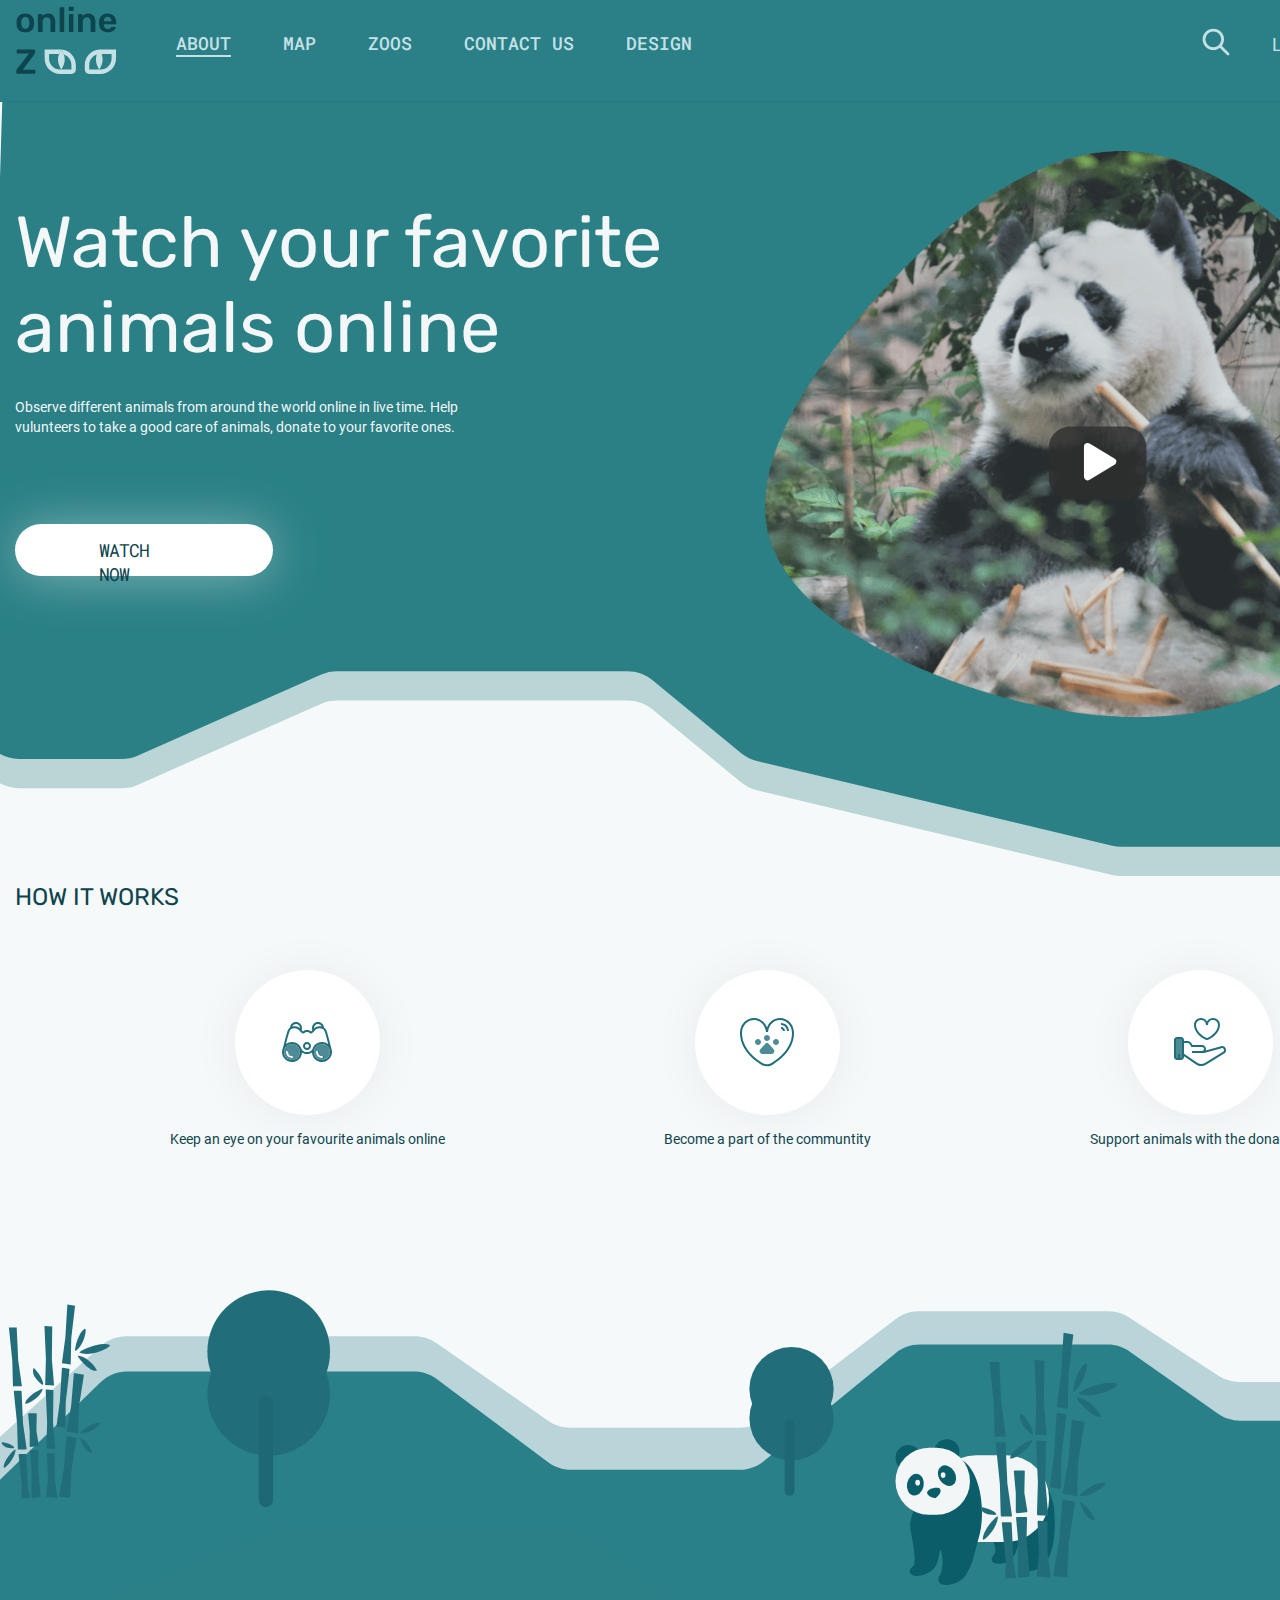
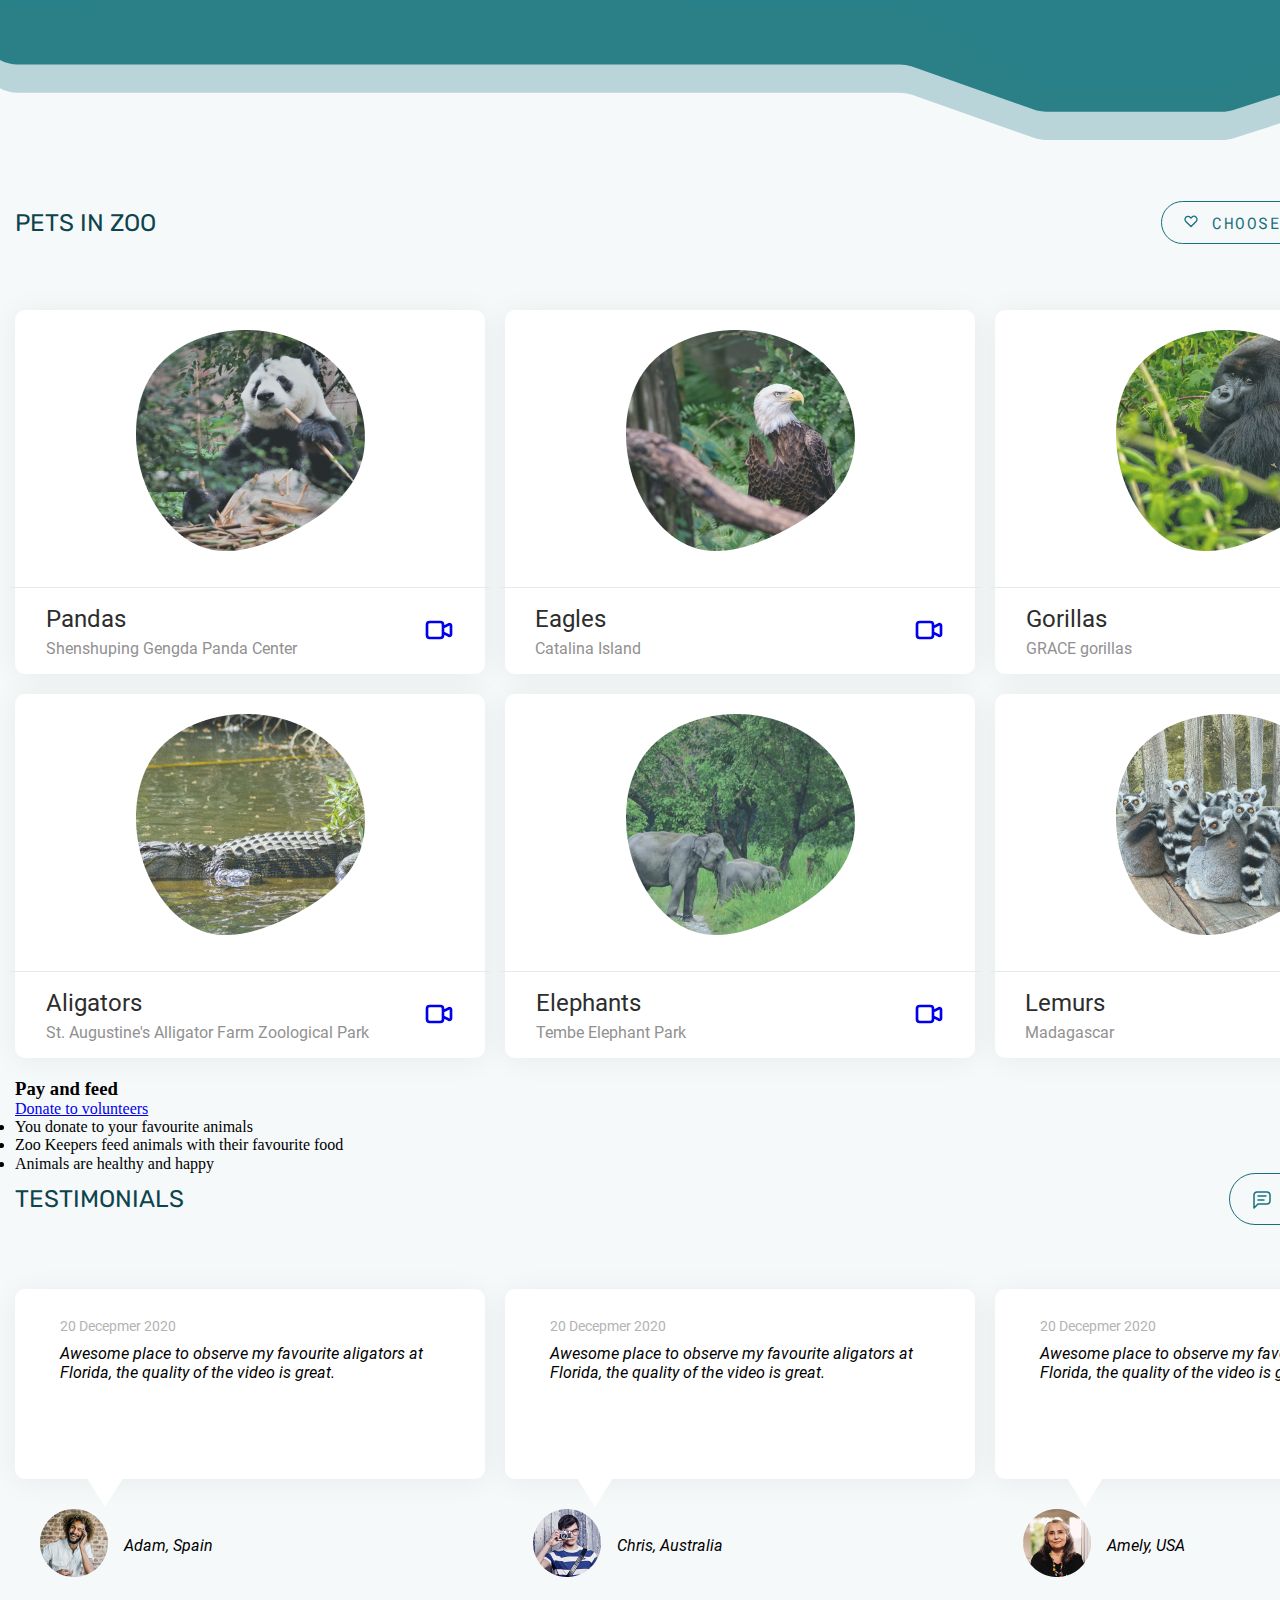
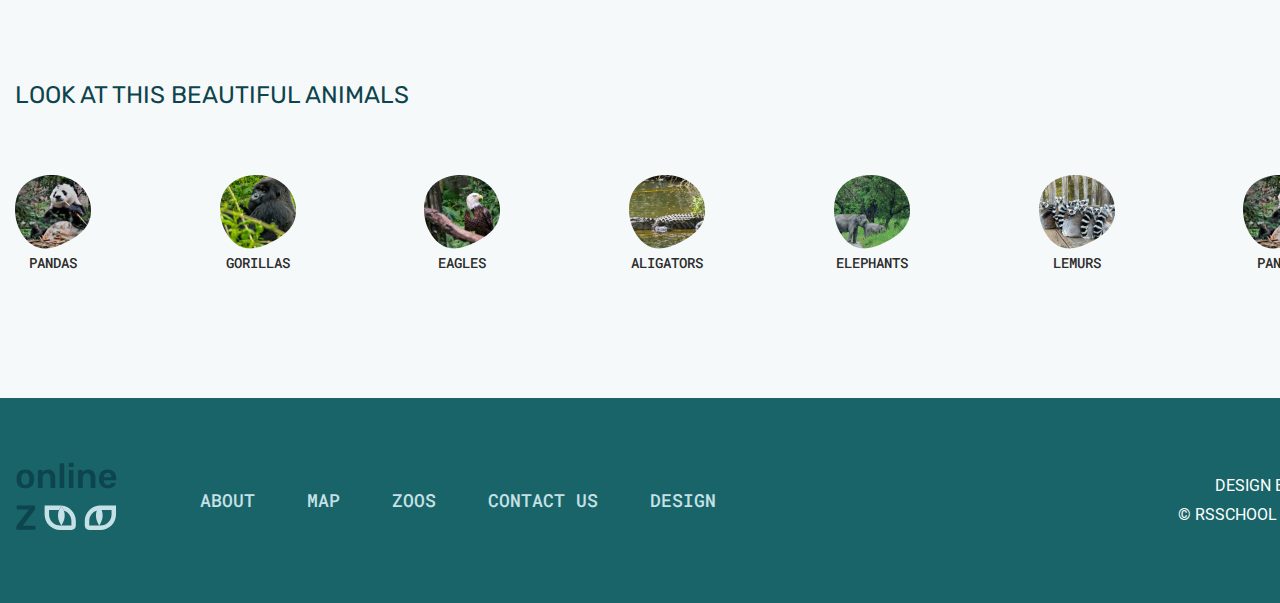
==== index.html @ 346509ae "add: all files" ====
<!DOCTYPE html>
<html lang="en">

<head>
    <meta charset="UTF-8">
    <meta http-equiv="X-UA-Compatible" content="IE=edge">
    <meta name="viewport" content="width=device-width, initial-scale=1.0">
    <title>Zoo</title>
    <link rel="stylesheet" href="https://cdnjs.cloudflare.com/ajax/libs/font-awesome/5.15.3/css/all.min.css"
        integrity="sha512-iBBXm8fW90+nuLcSKlbmrPcLa0OT92xO1BIsZ+ywDWZCvqsWgccV3gFoRBv0z+8dLJgyAHIhR35VZc2oM/gI1w=="
        crossorigin="anonymous" referrerpolicy="no-referrer" />
    <link rel="stylesheet" href="./css/normalize.css">
    <link rel="stylesheet" href="./css/fonts.css">
    <link rel="stylesheet" href="./css/main.css">
</head>

<body>

    <header class="header">
        <div class="container">
            <nav class="header__nav">
                <a class="header__link" href="#">
                    <img src="./images/logo.svg" width="108" height="84" alt="logo">
                </a>
                <label for="x">
                    <span class=" header__bar fas fa-bars fa-2x"></span>
                </label>
                <input id="x" class="header__checkbox" type="checkbox">
                <ul class="header__list">
                    <li class="header__list--item"><a class="header__list--link" href="#">about</a></li>
                    <li class="header__list--item"><a class="header__list--link" href="#">map</a></li>
                    <li class="header__list--item"><a class="header__list--link" href="#">zoos</a></li>
                    <li class="header__list--item"><a class="header__list--link" href="contact.html">contact us</a></li>
                    <li class="header__list--item"><a class="header__list--link" href="#">design</a></li>
                </ul>
                <img class="header__contact" src="./images/contact.svg" width="56" height="56" alt="imgcontact ">
                <ul class="header__menu">
                    <li class="header__menu--item"><a class="header__menu--link" href="#">
                            <img src="./images/lupa.svg" width="32" height="32" alt="lupa">
                        </a></li>
                    <li class="header__menu--item"><a class="header__menu--link" href="login.html">Log in</a></li>
                    <li class="header__menu--item"><a class="header__menu--link" href="create.html">Sign up</a></li>
                </ul>
            </nav>
        </div>
    </header>

    <main>
        <section class="section-1">
            <div class="container">
                <div class="section-1__box">
                    <h1 class="section-1__title">Watch your favorite animals online</h1>
                    <p class="section-1__text">Observe different animals from around the world online in live time. Help
                        vulunteers to take a good care of animals, donate to your favorite ones.</p>
                    <a class="section-1__link" href="#">Watch now</a>

                </div>

                <div class="picture">
                    <a href="#" class="picture__btn">
                        <img class="picture__btn--img" src="./images/youtube.svg" width="120" height="120" alt="">
                    </a>
                    <img class="picture__img" src="./images/Panda.png"
                        srcset="./images/Panda.png 1x, ./images/Panda@2x.png 2x" width="650" height="566" alt="Panda">
                </div>

            </div>
        </section>

        <section class="section-2">
            <h2 class="section-2__title">Lorem, ipsum.</h2>
            <div class="container">
                <a class="section-2__work" href="#">How it works </a>

                <ul class="section-2__list">
                    <li class="section-2__item first">
                        <p class="section-2__text">Keep an eye on your favourite animals online</p>
                    </li>
                    <li class="section-2__item second">
                        <p class="section-2__text">Become a part of the communtity</p>
                    </li>
                    <li class="section-2__item third">
                        <p class="section-2__text">Support animals with the donations</p>
                    </li>
                </ul>
            </div>
        </section>

        <section class="section-3">
            <div class="container">
                <div class="section-3__content">
                    <h3 class="section-3__title">PETS IN ZOO</h3>
                    <a class="section-3__link" href="#"><svg xmlns="http://www.w3.org/2000/svg" class="h-6 w-6"
                            fill="none" width="18" height="16" viewBox="0 0 24 24" stroke="currentColor">
                            <path stroke-linecap="round" stroke-linejoin="round" stroke-width="2"
                                d="M4.318 6.318a4.5 4.5 0 000 6.364L12 20.364l7.682-7.682a4.5 4.5 0 00-6.364-6.364L12 7.636l-1.318-1.318a4.5 4.5 0 00-6.364 0z" />
                        </svg> CHOOSE YOUR FAVORITE</a>
                </div>
                <div class="section-3__menu-bar">
                    <ul class="section-3__menu">
                        <li class="section-3__item">
                            <picture>
                                <source media="(max-width: 320px)" srcset="./img/panda_mobile3.png">
                                <source media="(max-width: 640px)" srcset="./img/panda_tablet3.png">
                                <img class="section3__picture" src="./images/panda3.png" alt="panda" width="229"
                                    height="221">
                            </picture>
                            <hr class="section-3__line">

                            <div class="section-3__text-box">
                                <div class="section-3__span1">
                                    <h3 class="section-3__text">Pandas</h3>
                                    <p class="section-3__description">Shenshuping Gengda Panda Center</p>
                                </div>
                                <a class="title-box__link" href="#"><svg xmlns="http://www.w3.org/2000/svg" width="32"
                                        height="32" class="h-6 w-6" fill="none" viewBox="0 0 24 24"
                                        stroke="currentColor">
                                        <path stroke-linecap="round" stroke-linejoin="round" stroke-width="2"
                                            d="M15 10l4.553-2.276A1 1 0 0121 8.618v6.764a1 1 0 01-1.447.894L15 14M5 18h8a2 2 0 002-2V8a2 2 0 00-2-2H5a2 2 0 00-2 2v8a2 2 0 002 2z" />
                                    </svg>
                                </a>
                            </div>

                        </li>
                        <li class="section-3__item">
                            <picture>
                                <source media="(max-width: 640px)" srcset="./img/eagle_tablet3.png">
                                <img class="section3__picture" src="./images/eagle3.png" alt="eagle" width="229"
                                    height="221">
                            </picture>
                            <hr class="section-3__line">

                            <div class="section-3__text-box">
                                <div class="section-3__span2">
                                    <h3 class="section-3__text">Eagles</h3>
                                    <p class="section-3__description">Catalina Island</p>
                                </div>
                                <a class="title-box__link" href="#"><svg xmlns="http://www.w3.org/2000/svg" width="32"
                                        height="32" class="h-6 w-6" fill="none" viewBox="0 0 24 24"
                                        stroke="currentColor">
                                        <path stroke-linecap="round" stroke-linejoin="round" stroke-width="2"
                                            d="M15 10l4.553-2.276A1 1 0 0121 8.618v6.764a1 1 0 01-1.447.894L15 14M5 18h8a2 2 0 002-2V8a2 2 0 00-2-2H5a2 2 0 00-2 2v8a2 2 0 002 2z" />
                                    </svg>
                                </a>
                            </div>

                        </li>
                        <li class="section-3__item">
                            <picture>
                                <source media="(max-width: 320px)" srcset="./img/monkey_mobile3.png">
                                <img class="section3__picture" src="./images/monkey3.png" alt="monkey" width="229"
                                    height="221">
                            </picture>
                            <hr class="section-3__line">

                            <div class="section-3__text-box">
                                <div class="section-3__span3">
                                    <h3 class="section-3__text">Gorillas</h3>
                                    <p class="section-3__description">GRACE gorillas</p>
                                </div>
                                <a class="title-box__link" href="#"><svg xmlns="http://www.w3.org/2000/svg" width="32"
                                        height="32" class="h-6 w-6" fill="none" viewBox="0 0 24 24"
                                        stroke="currentColor">
                                        <path stroke-linecap="round" stroke-linejoin="round" stroke-width="2"
                                            d="M15 10l4.553-2.276A1 1 0 0121 8.618v6.764a1 1 0 01-1.447.894L15 14M5 18h8a2 2 0 002-2V8a2 2 0 00-2-2H5a2 2 0 00-2 2v8a2 2 0 002 2z" />
                                    </svg>
                                </a>
                            </div>

                        </li>
                        <li class="section-3__item">
                            <picture>
                                <source media="(max-width: 640px)" srcset="./img/aligators_tablet3_tablet.png">
                                <img class="section3__picture" src="./images/aligators3.png" alt="alligators"
                                    width="229" height="221">
                            </picture>
                            <hr class="section-3__line">

                            <div class="section-3__text-box">
                                <div class="section-3__span4">
                                    <h3 class="section-3__text">Aligators</h3>
                                    <p class="section-3__description">St. Augustine's Alligator Farm Zoological Park</p>
                                </div>
                                <a class="title-box__link" href="#"><svg xmlns="http://www.w3.org/2000/svg" width="32"
                                        height="32" class="h-6 w-6" fill="none" viewBox="0 0 24 24"
                                        stroke="currentColor">
                                        <path stroke-linecap="round" stroke-linejoin="round" stroke-width="2"
                                            d="M15 10l4.553-2.276A1 1 0 0121 8.618v6.764a1 1 0 01-1.447.894L15 14M5 18h8a2 2 0 002-2V8a2 2 0 00-2-2H5a2 2 0 00-2 2v8a2 2 0 002 2z" />
                                    </svg>
                                </a>
                            </div>

                        </li>

                        <li class="section-3__item">
                            <picture>
                                <source media="(max-width: 640px)" srcset="./img/elephant_tablet3.png">
                                <img class="section3__picture" src="./images/elephant3.png" alt="panda" width="229"
                                    height="221">
                            </picture>
                            <hr class="section-3__line">

                            <div class="section-3__text-box">
                                <div class="section-3__span5">
                                    <h3 class="section-3__text">Elephants</h3>
                                    <p class="section-3__description">Tembe Elephant Park</p>
                                </div>
                                <a class="title-box__link" href="#"><svg xmlns="http://www.w3.org/2000/svg" width="32"
                                        height="32" class="h-6 w-6" fill="none" viewBox="0 0 24 24"
                                        stroke="currentColor">
                                        <path stroke-linecap="round" stroke-linejoin="round" stroke-width="2"
                                            d="M15 10l4.553-2.276A1 1 0 0121 8.618v6.764a1 1 0 01-1.447.894L15 14M5 18h8a2 2 0 002-2V8a2 2 0 00-2-2H5a2 2 0 00-2 2v8a2 2 0 002 2z" />
                                    </svg>
                                </a>
                            </div>

                        </li>
                        <li class="section-3__item">
                            <picture>
                                <img class="section3__picture" src="./images/lemurs3.png" alt="lemur" width="229"
                                    height="221">
                            </picture>
                            <hr class="section-3__line">

                            <div class="section-3__text-box">
                                <div class="section-3__span6">
                                    <h3 class="section-3__text">Lemurs</h3>
                                    <p class="section-3__description">Madagascar</p>
                                </div>
                                <a class="title-box__link" href="#"><svg xmlns="http://www.w3.org/2000/svg" width="32"
                                        height="32" class="h-6 w-6" fill="none" viewBox="0 0 24 24"
                                        stroke="currentColor">
                                        <path stroke-linecap="round" stroke-linejoin="round" stroke-width="2"
                                            d="M15 10l4.553-2.276A1 1 0 0121 8.618v6.764a1 1 0 01-1.447.894L15 14M5 18h8a2 2 0 002-2V8a2 2 0 00-2-2H5a2 2 0 00-2 2v8a2 2 0 002 2z" />
                                    </svg>
                                </a>
                            </div>

                        </li>
                    </ul>
                </div>
            </div>
        </section>

        <section>
            <div class="container">
                <h3>Pay and feed</h3>
                <a href="#">Donate to volunteers</a>
                <ul>
                    <li><p>You donate to your favourite animals</p></li>
                    <li><p>Zoo Keepers feed animals with their favourite food</p></li>
                    <li><p>Animals are healthy and happy</p></li>
                </ul>
            </div>
        </section>

        <section class="testimonials">
            <div class="container">
                <div class="testimonials__wrapper">
                    <h3 class="testimonials__title">Testimonials</h3>
                    <a class="testimonials__btn" href="feedbeck.html"><img class="testimonials__icon"
                            src="./images/icon_message.svg" alt="btn message"> Leave feedback</a>
                </div>
                <div class="testimonials__box__wrapper">
                    <div class="testimonials__box one">
                        <span class="testimonials__time">20 Decepmer 2020</span>
                        <h4 class="testimonals__subtitle">Awesome place to observe my favourite aligators at Florida,
                            the quality of the video is great. </h4>
                    </div>
                    <div class="testimonials__box two">
                        <span class="testimonials__time">20 Decepmer 2020</span>
                        <h4 class="testimonals__subtitle">Awesome place to observe my favourite aligators at Florida,
                            the quality of the video is great. </h4>
                    </div>
                    <div class="testimonials__box three">
                        <span class="testimonials__time">20 Decepmer 2020</span>
                        <h4 class="testimonals__subtitle">Awesome place to observe my favourite aligators at Florida,
                            the quality of the video is great. </h4>
                    </div>
                </div>
                <div class="testimonials__humans">
                    <div class="testimonials__humans__wrapper adam">
                        <picture>
                            <source media="(max-width: 320px)"
                                srcset="./images/adam_mobile.png 1x, ./images/adam_mobile@2x.png 2x">
                            <source media="(max-width: 640px)"
                                srcset="./images/adam_tablet.png 1x, ./images/adam_tablet@2x.png 2x">
                            <source media="(max-width: 1200px)"
                                srcset="./images/adam_desktop.png 1x, ./images/adam_desktop@2x.png 2x">
                            <img src="./images/adam.png" srcset="./images/adam.png 1x,  ./images/adam@2x.png 2x"
                                alt="adam spain">

                        </picture>
                        <h4 class="testimonials__humas__title">Adam, Spain</h4>
                    </div>
                    <div class="testimonials__humans__wrapper chris">
                        <picture>
                            <source media="(max-width: 320px)"
                                srcset="./images/chris_mobile.png 1x, ./images/chris_mobile@2x.png 2x">
                            <source media="(max-width: 640px)"
                                srcset="./images/chris_tablet.png 1x, ./images/chris_tablet@2x.png 2x">
                            <source media="(max-width: 1200px)"
                                srcset="./images/chris_desktop.png 1x, ./images/chris_desktop@2x.png 2x">
                            <img src="./images/chris.png" srcset="./images/chris.png 1x,  ./images/chris@2x.png 2x"
                                alt="chris australia">
                        </picture>
                        <h4 class="testimonials__humas__title">Chris, Australia</h4>
                    </div>
                    <div class="testimonials__humans__wrapper amely">
                        <picture class="amely">
                            <source media="(max-width: 320px)"
                                srcset="./images/amely_mobile.png 1x, ./images/amely_mobile@2x.png 2x">
                            <source media="(max-width: 640px)"
                                srcset="./images/amely_tablet.png 1x, ./images/amely_tablet@2x.png 2x">
                            <source media="(max-width: 1200px)"
                                srcset="./images/amely_desktop.png 1x, ./images/amely_desktop@2x.png 2x">
                            <img src="./images/amely.png" srcset="./images/amely.png 1x,  ./images/amely@2x.png 2x"
                                alt="Amely USA">
                        </picture>
                        <h4 class="testimonials__humas__title amely__title">Amely, USA</h4>
                    </div>
                </div>

            </div>
        </section>
        <section class="animals">
            <div class="container">
                <h3 class="animals__title">Look at this beautiful animals</h3>
                <div class="animals__wrapper">
                    <div class="animals__wrapper__images">
                        <picture>
                            <a class="tdn" href="#">
                                <source media="(max-width: 320px)"
                                    srcset="./images/pandas_mobile.png 1x, ./images/pandas_mobile@2x.png 2x">
                                <source media="(max-width: 640px)"
                                    srcset="./images/pandas_tablet.png 1x, ./images/pandas_tablet@2x.png 2x">
                                <source media="(max-width: 1200px)"
                                    srcset="./images/pandas_desktop.png 1x, ./images/pandas_desktop@2x.png 2x">
                                <img src="./images/pandas.png"
                                    srcset="./images/pandas.png 1x,  ./images/pandas@2x.png 2x" alt="pandas">
                                <h4 class="animals__wrapper__title">Pandas</h4>
                            </a>
                        </picture>
                    </div>
                    <div class="animals__wrapper__images">
                        <picture>
                            <source media="(max-width: 320px)"
                                srcset="./images/gorila_mobile.png 1x, ./images/gorila_mobile@2x.png 2x">
                            <source media="(max-width: 640px)"
                                srcset="./images/gorila_tablet.png 1x, ./images/gorila_tablet@2x.png 2x">
                            <source media="(max-width: 1200px)"
                                srcset="./images/gorila_desktop.png 1x, ./images/gorila_desktop@2x.png 2x">
                            <img src="./images/gorila.png" srcset="./images/gorila.png 1x,  ./images/gorila@2x.png 2x"
                                alt="pandas">
                            <h4 class="animals__wrapper__title">Gorillas</h4>

                        </picture>
                    </div>
                    <div class="animals__wrapper__images">
                        <picture>
                            <source media="(max-width: 320px)"
                                srcset="./images/eagle_mobile.png 1x, ./images/eagle_mobile@2x.png 2x">
                            <source media="(max-width: 640px)"
                                srcset="./images/eagle_tablet.png 1x, ./images/eagle_tablet@2x.png 2x">
                            <source media="(max-width: 1200px)"
                                srcset="./images/eagle_desktop.png 1x, ./images/eagle_desktop@2x.png 2x">
                            <img src="./images/eagle.png" srcset="./images/eagle.png 1x,  ./images/eagle@2x.png 2x"
                                alt="pandas">
                            <h4 class="animals__wrapper__title">Eagles</h4>
                        </picture>
                    </div>
                    <div class="animals__wrapper__images">
                        <picture>
                            <source media="(max-width: 320px)"
                                srcset="./images/aligator_mobile.png 1x, ./images/aligator_mobile@2x.png 2x">
                            <source media="(max-width: 640px)"
                                srcset="./images/aligator_tablet.png 1x, ./images/aligator_tablet@2x.png 2x">
                            <source media="(max-width: 1200px)"
                                srcset="./images/aligator_desktop.png 1x, ./images/aligator_desktop@2x.png 2x">
                            <img src="./images/aligator.png"
                                srcset="./images/aligator.png 1x,  ./images/aligator@2x.png 2x" alt="pandas">
                            <h4 class="animals__wrapper__title">Aligators</h4>
                        </picture>
                    </div>
                    <div class="animals__wrapper__images panda_">
                        <picture>
                            <source media="(max-width: 320px)"
                                srcset="./images/elephan_mobile.png 1x, ./images/elephan_mobile@2x.png 2x">
                            <source media="(max-width: 640px)"
                                srcset="./images/elephan_tablet.png 1x, ./images/elephan_tablet@2x.png 2x">
                            <source media="(max-width: 1200px)"
                                srcset="./images/elephan_desktop.png 1x, ./images/elephan_desktop@2x.png 2x">
                            <img src="./images/elephan.png"
                                srcset="./images/elephan.png 1x,  ./images/elephan@2x.png 2x" alt="pandas">
                            <h4 class="animals__wrapper__title">elephants</h4>
                        </picture>
                    </div>
                    <div class="animals__wrapper__images panda_">
                        <picture>
                            <source media="(max-width: 320px)"
                                srcset="./images/lenurs_mobile.png 1x, ./images/lenurs_mobile@2x.png 2x">
                            <source media="(max-width: 640px)"
                                srcset="./images/lenurs_tablet.png 1x, ./images/lenurs_tablet@2x.png 2x">
                            <source media="(max-width: 1200px)"
                                srcset="./images/lenurs_desktop.png 1x, ./images/lenurs_desktop@2x.png 2x">
                            <img src="./images/lenurs.png" srcset="./images/lenurs.png 1x,  ./images/lenurs@2x.png 2x"
                                alt="pandas">
                            <h4 class="animals__wrapper__title">LEMURS</h4>
                        </picture>
                    </div>
                    <div class="animals__wrapper__images panda">
                        <picture>
                            <a class="tdn" href="#">
                                <source media="(max-width: 320px)"
                                    srcset="./images/pandas_mobile.png 1x, ./images/pandas_mobile@2x.png 2x">
                                <source media="(max-width: 640px)"
                                    srcset="./images/pandas_tablet.png 1x, ./images/pandas_tablet@2x.png 2x">
                                <source media="(max-width: 1200px)"
                                    srcset="./images/pandas_desktop.png 1x, ./images/pandas_desktop@2x.png 2x">
                                <img src="./images/pandas.png"
                                    srcset="./images/pandas.png 1x,  ./images/pandas@2x.png 2x" alt="pandas">
                                <h4 class="animals__wrapper__title">PANDAS</h4>
                            </a>
                        </picture>
                    </div>
                    <div class="animals__wrapper__way">
                        <a class="tdn" href="#"> <img class="way__right" src="./images/right.svg" alt="right"></a>
                        <a class="tdn" href="#"> <img class="way__left" src="./images/left.svg" alt="left"></a>
                    </div>
                    <img class="down" src="./images/down.svg" alt="">
                </div>
            </div>
        </section>
    </main>
    <footer class="footer">
        <div class="container">
            <nav class="footer__nav">
                <a href="#"><img class="footer__logo" src="./images/footer_logo.svg" alt="eyes"></a>
                <ul class="footer__menu">
                    <li class="footer__item">
                        <a class="footer__link" href="#">about</a>
                    </li>
                    <li class="footer__item">
                        <a class="footer__link" href="#">MaP</a>
                    </li>
                    <li class="footer__item">
                        <a class="footer__link" href="#">Zoos</a>
                    </li>
                    <li class="footer__item">
                        <a class="footer__link" href="#">contact us</a>
                    </li>
                    <li class="footer__item">
                        <a class="footer__link" href="#">design</a>
                    </li>
                </ul>
                <div class="footer__wrapper__text">
                    <p class="footer__text">Design by Lemeshko Kateryna</p>
                    <p class="footer__text"> &copy; RSSchool and ©Yem Digital 2021</p>
                </div>
            </nav>
        </div>
    </footer>

</body>

</html>
---- css/fonts.css ----
@font-face {
    font-family: 'Roboto Mono';
    font-style: normal;
    font-weight: 500;
    src: local(''),
        url('../fonts/roboto-mono-v13-latin-500.woff2') format('woff2'),
        url('../fonts/roboto-mono-v13-latin-500.woff') format('woff');
}

@font-face {
    font-family: 'Roboto Mono';
    font-style: normal;
    font-weight: 400;
    src: local(''),
        url('../fonts/roboto-mono-v13-latin-regular.woff2') format('woff2'),
        url('../fonts/roboto-mono-v13-latin-regular.woff') format('woff');
}

@font-face {
    font-family: 'Roboto';
    font-style: normal;
    font-weight: 400;
    src: local(''),
        url('../fonts/roboto-v27-latin-regular.woff2') format('woff2'),
        url('../fonts/roboto-v27-latin-regular.woff') format('woff');
}

@font-face {
    font-family: 'Roboto';
    font-style: italic;
    font-weight: 400;
    src: local(''),
        url('../fonts/roboto-v27-latin-italic.woff2') format('woff2'),
        url('../fonts/roboto-v27-latin-italic.woff') format('woff');
}

@font-face {
    font-family: 'Rubik';
    font-style: normal;
    font-weight: 500;
    src: local(''),
        url('../fonts/rubik-v14-latin-500.woff2') format('woff2'),
        url('../fonts/rubik-v14-latin-500.woff') format('woff');
}

@font-face {
    font-family: 'Rubik';
    font-style: normal;
    font-weight: 400;
    src: local(''),
        url('../fonts/rubik-v14-latin-regular.woff2') format('woff2'),
        url('../fonts/rubik-v14-latin-regular.woff') format('woff');
}
---- css/main.css ----
*,
*::before,
*::after {
  box-sizing: border-box;
  margin: 0;
  padding: 0;
}

body {
  background-color: #F6F9FA;
}

.container {
  width: 1480px;
  margin: 0 auto;
  padding: 0 15px;
}

.header {
  padding-bottom: 13px;
  background: #2A8086;
  border-bottom: 1px solid #277A80;
}

.header__nav {
  display: flex;
  align-items: center;
}

.header__contact {
  display: none;
}

.header__bar {
  display: none;
  color: #fff;
  margin-left: auto;
}

.header__label {
  margin-left: auto;
}

.header__checkbox {
  clip: rect(0 0 0 0);
  clip-path: inset(50%);
  height: 1px;
  overflow: hidden;
  position: absolute;
  white-space: nowrap;
  width: 1px;
}

.header__list {
  list-style-type: none;
  display: flex;
  margin-left: 53px;
  margin-right: auto;
}

.header__list--item {
  margin-right: 52px;
}

.header__list--item:first-child {
  border-bottom: 2px solid #C5E1E6;
}

.header__list--item:last-child {
  margin-right: 0;
}

.header__list--link {
  text-decoration: none;
  font-family: 'Roboto Mono';
  font-style: normal;
  font-weight: 500;
  font-size: 18px;
  line-height: 24px;
  text-transform: uppercase;
  color: #C5E1E6;
}

.header__menu {
  list-style-type: none;
  display: flex;
  align-items: center;
}

.header__menu--item {
  margin-right: 40px;
}

.header__menu--item:last-child {
  padding: 16px 14px;
  border: 1px solid #C5E1E6;
  box-sizing: border-box;
  border-radius: 100px;
  margin-right: 0;
}

.header__menu--link {
  text-decoration: none;
  font-family: 'Roboto';
  font-style: normal;
  font-weight: normal;
  font-size: 18px;
  line-height: 21px;
  text-transform: uppercase;
  color: #C5E1E6;
}

@media screen and (max-width: 1200px) {
  .header .container {
    position: relative;
    padding-right: 30px;
  }
  .header__contact {
    position: absolute;
    right: 25px;
    display: block;
  }
  .header__list--item {
    margin-right: 42px;
  }
  .header__list--item:last-child {
    margin-right: 0;
  }
  .header__menu--item:nth-child(2) {
    display: none;
  }
  .header__menu--item:last-child {
    display: none;
  }
  .header__menu--item:first-child {
    margin-right: 71px;
  }
}

@media screen and (max-width: 640px) {
  .header__contact {
    display: none;
  }
  .header__list--item:first-child {
    display: none;
  }
  .header__bar {
    display: block;
  }
  .header__checkbox:checked + .header__menu {
    display: block;
  }
}

.section-1 {
  padding-bottom: 48px;
  padding-top: 48px;
  background-image: url("../images/box.svg");
  background-repeat: no-repeat;
  background-size: cover;
}

.section-1 .container {
  border-top: 1px solid transparent;
  display: flex;
}

.section-1__box {
  display: flex;
  flex-direction: column;
}

.section-1__title {
  width: 750px;
  font-family: 'Rubik';
  font-style: normal;
  font-weight: 300;
  font-size: 72px;
  line-height: 85px;
  color: #F3F7F8;
  margin-bottom: 27px;
}

.section-1__text {
  width: 480px;
  font-family: 'Roboto';
  font-style: normal;
  font-weight: normal;
  font-size: 14px;
  line-height: 20px;
  color: #F3F7F8;
  margin-bottom: 87px;
}

.section-1__link {
  width: 258px;
  height: 52px;
  display: inline-block;
  text-decoration: none;
  font-family: 'Roboto Mono';
  font-style: normal;
  font-weight: normal;
  font-size: 18px;
  line-height: 24px;
  letter-spacing: -0.05em;
  text-transform: uppercase;
  color: #0D444D;
  padding: 14px 84px;
  background: #FFFFFF;
  box-shadow: 0px 2px 50px rgba(185, 213, 217, 0.6);
  border-radius: 100px;
  margin-bottom: 259px;
}

.picture {
  position: relative;
}

.picture__btn {
  position: absolute;
  right: 257px;
  top: 251px;
  width: 120px;
  height: 120px;
}

.picture__btn:active {
  background-color: red;
}

@media screen and (max-width: 1200px) {
  .section-1 {
    background: #E5E5E5;
    background-image: url("../images/box.svg");
    background-repeat: no-repeat;
    background-size: cover;
  }
  .section-1 .container {
    display: flex;
  }
  .section-1__title {
    font-size: 64px;
    line-height: 76px;
    width: 630px;
  }
  .section-1__text {
    font-size: 16px;
    line-height: 30px;
  }
  .picture {
    position: relative;
  }
  .picture__img {
    width: 560px;
    height: 464px;
  }
  .picture__btn {
    position: absolute;
    top: 215px;
    right: 180px;
  }
  .picture__btn--img {
    width: 84px;
    height: 84px;
  }
}

.section-2 .container {
  display: flex;
  flex-direction: column;
}

.section-2__title {
  position: absolute;
  width: 1px;
  height: 1px;
  margin: -1px;
  border: 0;
  padding: 0;
  white-space: nowrap;
  clip-path: inset(100%);
  clip: rect(0 0 0 0);
  overflow: hidden;
}

.section-2__work {
  text-decoration: none;
  font-family: 'Rubik';
  font-style: normal;
  font-weight: normal;
  font-size: 24px;
  line-height: 28px;
  text-transform: uppercase;
  color: #0D444D;
}

.section-2__list {
  list-style-type: none;
  display: flex;
  align-items: center;
  justify-content: center;
}

.section-2__item {
  display: flex;
  flex-direction: column;
  align-items: center;
  margin-right: 219px;
  margin-top: 59px;
}

.section-2__item:last-child {
  margin-right: 0;
}

.section-2 .first::before {
  content: "";
  width: 145px;
  height: 145px;
  display: inline-block;
  background: #FFFFFF;
  box-shadow: 0px 2px 50px rgba(0, 0, 0, 0.06);
  border-radius: 50%;
  background-image: url("../images/binokl.svg");
  background-repeat: no-repeat;
  background-size: 50px 50px;
  background-position: center;
  margin-bottom: 14px;
}

.section-2 .second::before {
  content: "";
  width: 145px;
  height: 145px;
  display: inline-block;
  background: #FFFFFF;
  box-shadow: 0px 2px 50px rgba(0, 0, 0, 0.06);
  border-radius: 50%;
  background-image: url("../images/heart.svg");
  background-repeat: no-repeat;
  background-size: 64px 64px;
  background-position: center;
  margin-bottom: 14px;
}

.section-2 .third::before {
  content: "";
  width: 145px;
  height: 145px;
  display: inline-block;
  background: #FFFFFF;
  box-shadow: 0px 2px 50px rgba(0, 0, 0, 0.06);
  border-radius: 50%;
  background-image: url("../images/trust.svg");
  background-repeat: no-repeat;
  background-size: 64px 64px;
  background-position: center;
  margin-bottom: 14px;
}

.section-2__text {
  font-family: 'Roboto';
  font-style: normal;
  font-weight: normal;
  font-size: 14px;
  line-height: 20px;
  color: #0D444D;
}

.section-2::after {
  content: "";
  width: 100%;
  height: 493px;
  display: inline-block;
  background-image: url("../images/pandainfield.svg");
  background-repeat: no-repeat;
  background-size: cover;
  margin-top: 98px;
}

.section-3 {
  padding-top: 57px;
}

.section-3__content {
  display: flex;
  align-items: center;
  justify-content: space-between;
}

.section-3__title {
  font-family: 'Rubik';
  font-weight: 400;
  font-size: 24px;
  line-height: 28px;
  color: #0D444D;
}

.section-3__link {
  text-decoration: none;
  font-family: 'Roboto Mono';
  font-style: normal;
  font-weight: normal;
  font-size: 16px;
  line-height: 21px;
  letter-spacing: 0.1em;
  text-transform: uppercase;
  color: #19707D;
  border: 1.5px solid #19707D;
  box-sizing: border-box;
  border-radius: 100px;
  padding: 10px 20px;
}

.section-3__menu {
  display: flex;
  flex-wrap: wrap;
  margin-top: 66px;
}

.section-3__item {
  display: flex;
  flex-direction: column;
  align-items: center;
  padding-top: 20px;
  width: 470px;
  height: 364px;
  margin-right: 20px;
  margin-bottom: 20px;
  background: #FFFFFF;
  box-shadow: 0px 2px 30px rgba(0, 0, 0, 0.06);
  border-radius: 10px;
}

.section-3__item:nth-child(3n) {
  margin-right: 0;
}

.section-3__line {
  margin-top: 32px;
  width: 480px;
  height: 1px;
  border: none;
  background-color: #E5EAEB;
}

.section-3__text-box {
  display: flex;
  align-items: center;
  margin-top: 17px;
  margin-left: 30px;
  margin-right: 30px;
}

.section-3__span1 {
  margin-right: 126px;
}

.section-3__span2 {
  margin-right: 272px;
}

.section-3__span3 {
  margin-right: 271px;
}

.section-3__span4 {
  margin-right: 54px;
}

.section-3__span5 {
  margin-right: 227px;
}

.section-3__span6 {
  margin-right: 289px;
}

.section-3__text {
  font-family: 'Roboto';
  font-style: normal;
  font-weight: 500;
  font-size: 24px;
  line-height: 28px;
  color: #2D2D2D;
  margin-bottom: 6px;
}

.section-3__description {
  font-family: 'Roboto';
  font-style: normal;
  font-weight: normal;
  font-size: 16px;
  line-height: 19px;
  color: #919191;
}

.testimonials {
  position: relative;
}

.testimonials__wrapper {
  display: flex;
  align-items: center;
}

.testimonials__title {
  font-family: 'Rubik';
  font-style: normal;
  font-weight: normal;
  font-size: 24px;
  line-height: 28px;
  text-transform: uppercase;
  color: #0D444D;
}

.testimonials__btn {
  height: 52px;
  font-family: 'Roboto Mono';
  display: flex;
  align-items: center;
  margin-left: auto;
  font-style: normal;
  font-weight: normal;
  font-size: 18px;
  line-height: 24px;
  text-transform: uppercase;
  color: #19707D;
  text-decoration: none;
  border: 1.5px solid #19707D;
  box-sizing: border-box;
  border-radius: 100px;
  padding: 14px 20px 14px 20px;
}

.testimonials__icon {
  margin-right: 16px;
}

.testimonials__box__wrapper {
  display: flex;
  margin-top: 64px;
}

.testimonials__box {
  width: 480px;
  height: 190px;
  background: #FFFFFF;
  box-shadow: 0px 3px 30px rgba(0, 0, 0, 0.06);
  border-radius: 10px;
  padding: 28px 45px 0 45px;
  margin-right: 20px;
}

.testimonials__box::after {
  position: absolute;
  content: " ";
  border: 40px solid #ffff;
  border-left: transparent 25px solid;
  border-right: transparent 25px solid;
  border-bottom: transparent 10px solid;
  transform: translate(20px, 85px);
}

.testimonials__box:last-child {
  margin-right: 0;
}

.testimonials__time {
  height: 16px;
  font-family: 'Roboto';
  font-style: normal;
  font-weight: normal;
  font-size: 14px;
  line-height: 16px;
  color: #B3B3B3;
}

.testimonials__humans {
  display: flex;
  transform: translateX(0px);
  justify-content: space-between;
  margin-top: 30px;
  margin-left: 25px;
}

.testimonials__humans__wrapper {
  display: flex;
}

.testimonials__humans__wrapper {
  display: flex;
  align-items: center;
}

.testimonials .chris {
  transform: translateX(-130px);
}

.testimonials .amely {
  transform: translateX(-140px);
}

.testimonials .amely__title {
  transform: translateX(-140px);
}

.testimonals__subtitle {
  font-family: 'Roboto';
  font-style: italic;
  font-weight: normal;
  font-size: 16px;
  line-height: 19px;
  color: #000000;
  margin: 9px 0 0 0;
}

.testimonials__humas__title {
  font-family: 'Roboto';
  margin-left: 16px;
  font-style: italic;
  font-weight: normal;
  font-size: 16px;
  line-height: 19px;
  color: #000000;
}

.btn {
  display: none;
}

.animals {
  padding-top: 100px;
  padding-bottom: 115px;
}

.animals__title {
  font-family: 'Rubik';
  font-style: normal;
  font-weight: normal;
  font-size: 24px;
  line-height: 28px;
  text-transform: uppercase;
  color: #0D444D;
}

.animals__wrapper {
  display: flex;
  justify-content: space-between;
  margin-top: 66px;
}

.animals__wrapper__way {
  display: flex;
  margin-top: 20px;
  align-items: center;
  flex-direction: column;
}

.animals__wrapper__title {
  font-family: 'Roboto Mono';
  font-style: normal;
  font-weight: 500;
  font-size: 14px;
  line-height: 18px;
  text-align: center;
  text-transform: uppercase;
  color: #2D2D2D;
}

.way__right {
  margin-bottom: 31px;
}

.tdn {
  text-decoration: none;
}

.down {
  display: none;
}

.footer {
  background: #196469;
  padding-top: 58px;
  padding-bottom: 58px;
}

.footer__nav {
  display: flex;
  align-items: center;
}

.footer__logo {
  margin-right: 77px;
}

.footer__menu {
  display: flex;
  align-items: center;
  list-style-type: none;
}

.footer__item {
  margin-right: 52px;
}

.footer__item:last-child {
  margin-right: 0;
}

.footer__link {
  font-family: 'Roboto Mono';
  font-style: normal;
  font-weight: 500;
  font-size: 18px;
  line-height: 24px;
  text-transform: uppercase;
  text-decoration: none;
  color: #C5E1E6;
}

.footer__wrapper__text {
  margin-left: auto;
}

.footer__text {
  font-family: 'Roboto';
  font-style: normal;
  font-weight: normal;
  font-size: 16px;
  line-height: 19px;
  text-align: right;
  text-transform: uppercase;
  color: #FFFFFF;
  margin-bottom: 10px;
}

.footer__text:last-child {
  margin-bottom: 0;
}

.frame-section {
  padding: 32px 60px 46px 43px;
  background-image: linear-gradient(to bottom, #2A8086 0% 15%, #fff 15% 100%);
  width: 568px;
  height: 774px;
  margin: 0 auto;
  border-radius: 20px;
}

.frame-section__title {
  position: absolute;
  width: 1px;
  height: 1px;
  margin: -1px;
  border: 0;
  padding: 0;
  white-space: nowrap;
  clip-path: inset(100%);
  clip: rect(0 0 0 0);
  overflow: hidden;
}

.frame-section__link {
  display: inline-block;
  margin: 0 auto;
}

.frame-section__menu {
  list-style-type: none;
  display: flex;
  align-items: center;
  margin-top: 42px;
}

.frame-section__item {
  font-family: 'Roboto';
  font-style: normal;
  font-weight: normal;
  font-size: 18px;
  line-height: 21px;
  text-transform: uppercase;
  text-align: center;
}

.frame-section__link {
  text-decoration: none;
  color: #0D444D;
}

.frame-section__line-1 {
  width: 224px;
  height: 2px;
  border: none;
  background: #2A8086;
  margin-top: 20px;
}

.frame-section__line-2 {
  width: 224px;
  height: 2px;
  border: none;
  background: #C5E1E6;
  margin-top: 20px;
}

.frame-section__label {
  display: flex;
  flex-direction: column;
}

.frame-section__span {
  font-family: 'Roboto';
  font-style: normal;
  font-weight: normal;
  font-size: 14px;
  line-height: 16px;
  text-transform: uppercase;
  color: #0D444D;
  margin-bottom: 8px;
}

.frame-section__input {
  background: #FFFFFF;
  box-shadow: 0px 2px 30px rgba(0, 0, 0, 0.06);
  border-radius: 10px;
  width: 448px;
  height: 54px;
  border: none;
  outline: none;
  font-size: 30px;
  padding-left: 15px;
  margin-bottom: 20px;
}

.frame-section__label-check {
  display: flex;
  align-items: center;
}

.frame-section__agree {
  font-family: 'Roboto';
  font-style: normal;
  font-weight: normal;
  font-size: 16px;
  line-height: 19px;
  margin-left: 22px;
}

.frame-section__link-agree {
  color: #2D2D2D;
}

.frame-section__input-check {
  display: inline-block;
  border: 3px solid red;
  box-sizing: border-box;
  border-radius: 4px;
  width: 22px;
  height: 22px;
}

.frame-section__button {
  font-family: 'Roboto Mono';
  font-style: normal;
  font-weight: normal;
  font-size: 18px;
  line-height: 24px;
  letter-spacing: 0.1em;
  text-transform: uppercase;
  color: #C5E1E6;
  background: #2A8088;
  box-shadow: 0px 2px 20px rgba(185, 213, 217, 0.6);
  border-radius: 100px;
  width: 448px;
  padding: 15px 200px;
  border: none;
  margin-top: 32px;
}

.section-add__menu {
  display: flex;
  margin-top: 32px;
  margin-bottom: 32px;
}

.section-add__item {
  display: flex;
  align-items: center;
  background: #FFFFFF;
  box-shadow: 0px 2px 30px rgba(0, 0, 0, 0.06);
  border-radius: 10px;
  width: 216px;
  height: 54px;
  margin-right: 16px;
}

.section-add__item:last-child {
  margin-right: 0;
}

.section-add__link-1 {
  text-decoration: none;
  font-family: 'Roboto';
  font-style: normal;
  font-weight: normal;
  font-size: 16px;
  line-height: 19px;
  color: #2D2D2D;
  padding: 15px 59px 15px 15px;
}

.section-add__link-1::before {
  content: "";
  width: 24px;
  height: 24px;
  display: inline-block;
  background-image: url("../images/logo googleg 48dp.svg");
  background-repeat: no-repeat;
  background-size: 24px 24px;
  margin-right: 15px;
}

.section-add__link-2 {
  text-decoration: none;
  font-family: 'Roboto';
  font-style: normal;
  font-weight: normal;
  font-size: 16px;
  line-height: 19px;
  color: #2D2D2D;
  padding-left: 15px;
  margin-top: 0;
}

.section-add__link-2::before {
  content: "";
  width: 24px;
  height: 24px;
  display: inline-block;
  background-image: url("/images/Facebook Logo.svg");
  background-repeat: no-repeat;
  background-size: 24px 24px;
  margin-right: 15px;
}

.login-section {
  background-image: linear-gradient(to bottom, #2A8086 0% 15%, #fff 15% 100%);
  width: 568px;
  height: 635px;
  border-radius: 20px;
  margin: 0 auto;
  padding-top: 32px;
  padding-left: 60px;
}

.login-section__menu {
  list-style-type: none;
  display: flex;
  align-items: center;
  margin-top: 42px;
}

.login-section__item {
  font-family: 'Roboto';
  font-style: normal;
  font-weight: normal;
  font-size: 18px;
  line-height: 21px;
  text-transform: uppercase;
  text-align: center;
}

.login-section__link {
  text-decoration: none;
  color: #0D444D;
}

.login-section__line-1 {
  width: 224px;
  height: 2px;
  border: none;
  background: #C5E1E6;
  margin-top: 20px;
}

.login-section__line-2 {
  width: 224px;
  height: 2px;
  border: none;
  background: #2A8086;
  margin-top: 20px;
}

.contact-section {
  width: 568px;
  height: 712px;
  background-color: #fff;
  border-radius: 20px;
  margin: 0 auto;
  padding-top: 46px;
  padding-left: 60px;
}

.contact-section__title {
  font-family: 'Rubik';
  font-style: normal;
  font-weight: normal;
  font-size: 24px;
  line-height: 28px;
  text-transform: uppercase;
  color: #0D444D;
  margin-bottom: 26px;
}

.contact-section__div {
  display: flex;
  flex-direction: column;
}

.contact-section__text {
  width: 448px;
  height: 264px;
  resize: none;
  background: #FFFFFF;
  box-shadow: 0px 2px 30px rgba(0, 0, 0, 0.06);
  border-radius: 10px;
  border: none;
  outline: none;
  font-size: 30px;
  padding-left: 15px;
  padding-top: 10px;
}

.volunteers-section {
  width: 568px;
  height: 883px;
  background: #FFFFFF;
  border-radius: 20px;
  padding-top: 46px;
  padding-left: 60px;
  margin: 0 auto;
}

.volunteers-section__text {
  font-family: 'Roboto';
  font-style: italic;
  font-weight: normal;
  font-size: 16px;
  line-height: 19px;
  color: #2D2D2D;
  width: 448px;
  margin-top: 32px;
  margin-bottom: 32px;
}

.volunteers-section__span {
  margin-bottom: 16px;
}

.volunteers-section__button1 {
  cursor: pointer;
  width: 224px;
  height: 54px;
  border: none;
  background: #19707D;
  box-shadow: 0px 2px 30px rgba(0, 0, 0, 0.06);
  border-radius: 10px 0 0 10px;
}

.volunteers-section__monthly {
  font-family: 'Roboto';
  font-style: normal;
  font-weight: normal;
  font-size: 16px;
  line-height: 19px;
  text-align: center;
  color: #FFFFFF;
}

.volunteers-section__button2 {
  cursor: pointer;
  width: 224px;
  height: 54px;
  border: 1px solid #19707D;
  box-sizing: border-box;
  box-shadow: 0px 2px 30px rgba(0, 0, 0, 0.06);
  border-radius: 0 10px 10px 0;
  margin-left: -3px;
}

.volunteers-section__one-time {
  font-family: 'Roboto';
  font-style: normal;
  font-weight: normal;
  font-size: 16px;
  line-height: 19px;
  text-align: center;
  color: #19707D;
}

.volunteers-section__prices-box {
  margin-bottom: 24px;
}

.volunteers-section__price {
  cursor: pointer;
  width: 74px;
  height: 54px;
  border: 1px solid #19707D;
  box-sizing: border-box;
  filter: drop-shadow(0px 2px 30px rgba(0, 0, 0, 0.06));
  border-radius: 10px;
  margin-right: 16px;
  font-family: 'Roboto';
  font-style: normal;
  font-weight: normal;
  font-size: 16px;
  line-height: 19px;
  text-align: center;
  color: #19707D;
}

.volunteers-section__price:last-child {
  margin-right: 0;
}

.volunteers-section__price:first-child {
  background: #19707D;
  box-shadow: 0px 2px 30px rgba(0, 0, 0, 0.06);
  border-radius: 10px;
  color: #FFFFFF;
}

.volunteers-section__card {
  margin-left: auto;
  margin-bottom: 8px;
  display: block;
}

.volunteers-section__label {
  position: relative;
  display: flex;
  align-items: center;
}

.volunteers-section__card-img {
  position: absolute;
  left: 20px;
}

.volunteers-section__span-card {
  position: absolute;
  opacity: 1;
  z-index: 1;
  left: 55px;
  font-family: 'Roboto';
  font-style: normal;
  font-weight: normal;
  font-size: 16px;
  line-height: 19px;
  color: #858585;
}

.volunteers-section__input {
  font-size: 30px;
  padding-left: 55px;
  background: #FFFFFF;
  box-shadow: 0px 2px 30px rgba(0, 0, 0, 0.06);
  border-radius: 10px;
  width: 448px;
  height: 54px;
  border: none;
  outline: none;
}

.volunteers-section__input::placeholder {
  font-family: 'Roboto';
  font-style: normal;
  font-weight: normal;
  font-size: 16px;
  line-height: 19px;
  color: #858585;
  text-align: right;
  margin-right: 5px;
}

.volunteers-section__wrapper {
  display: flex;
  align-items: center;
  margin-top: 14px;
}

.volunteers-section__text-payment {
  font-family: 'Roboto';
  font-style: normal;
  font-weight: 300;
  font-size: 14px;
  line-height: 16px;
  color: #2D2D2D;
  margin-left: 12px;
}
/*# sourceMappingURL=main.css.map */
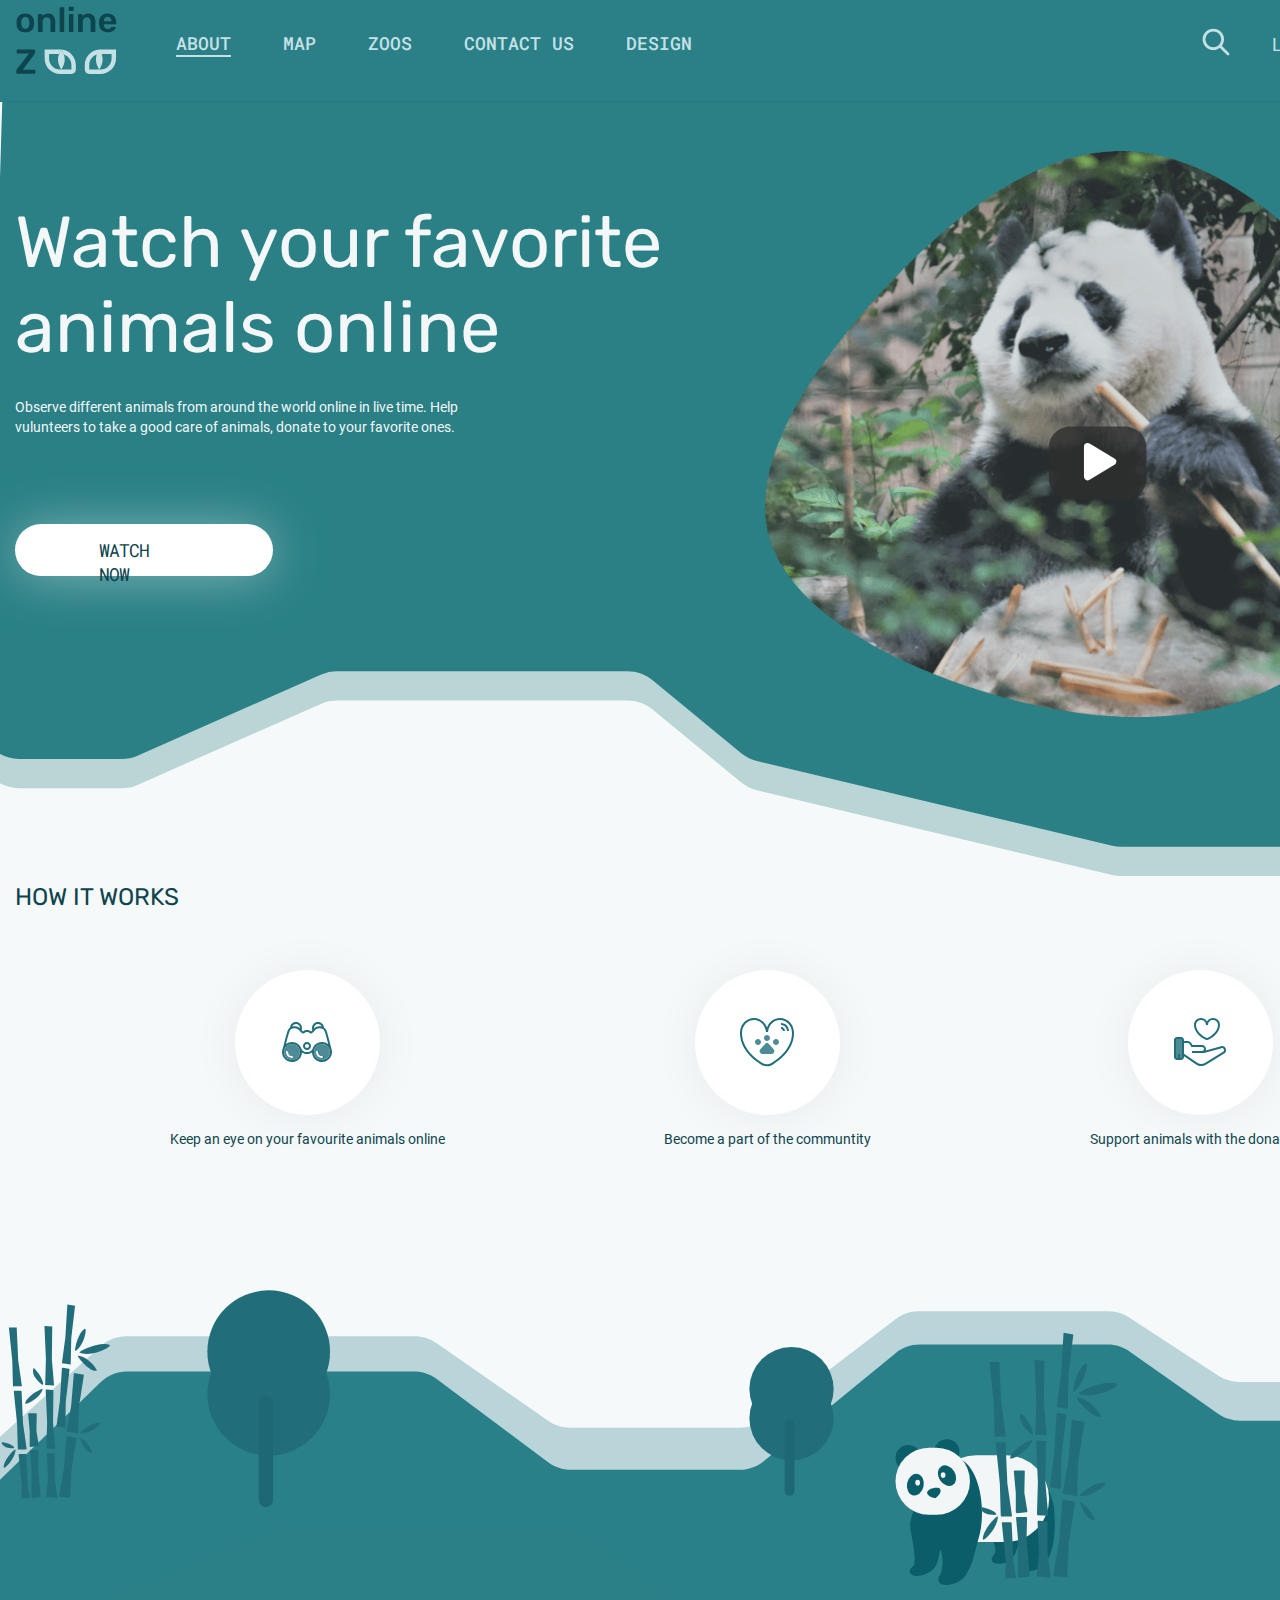
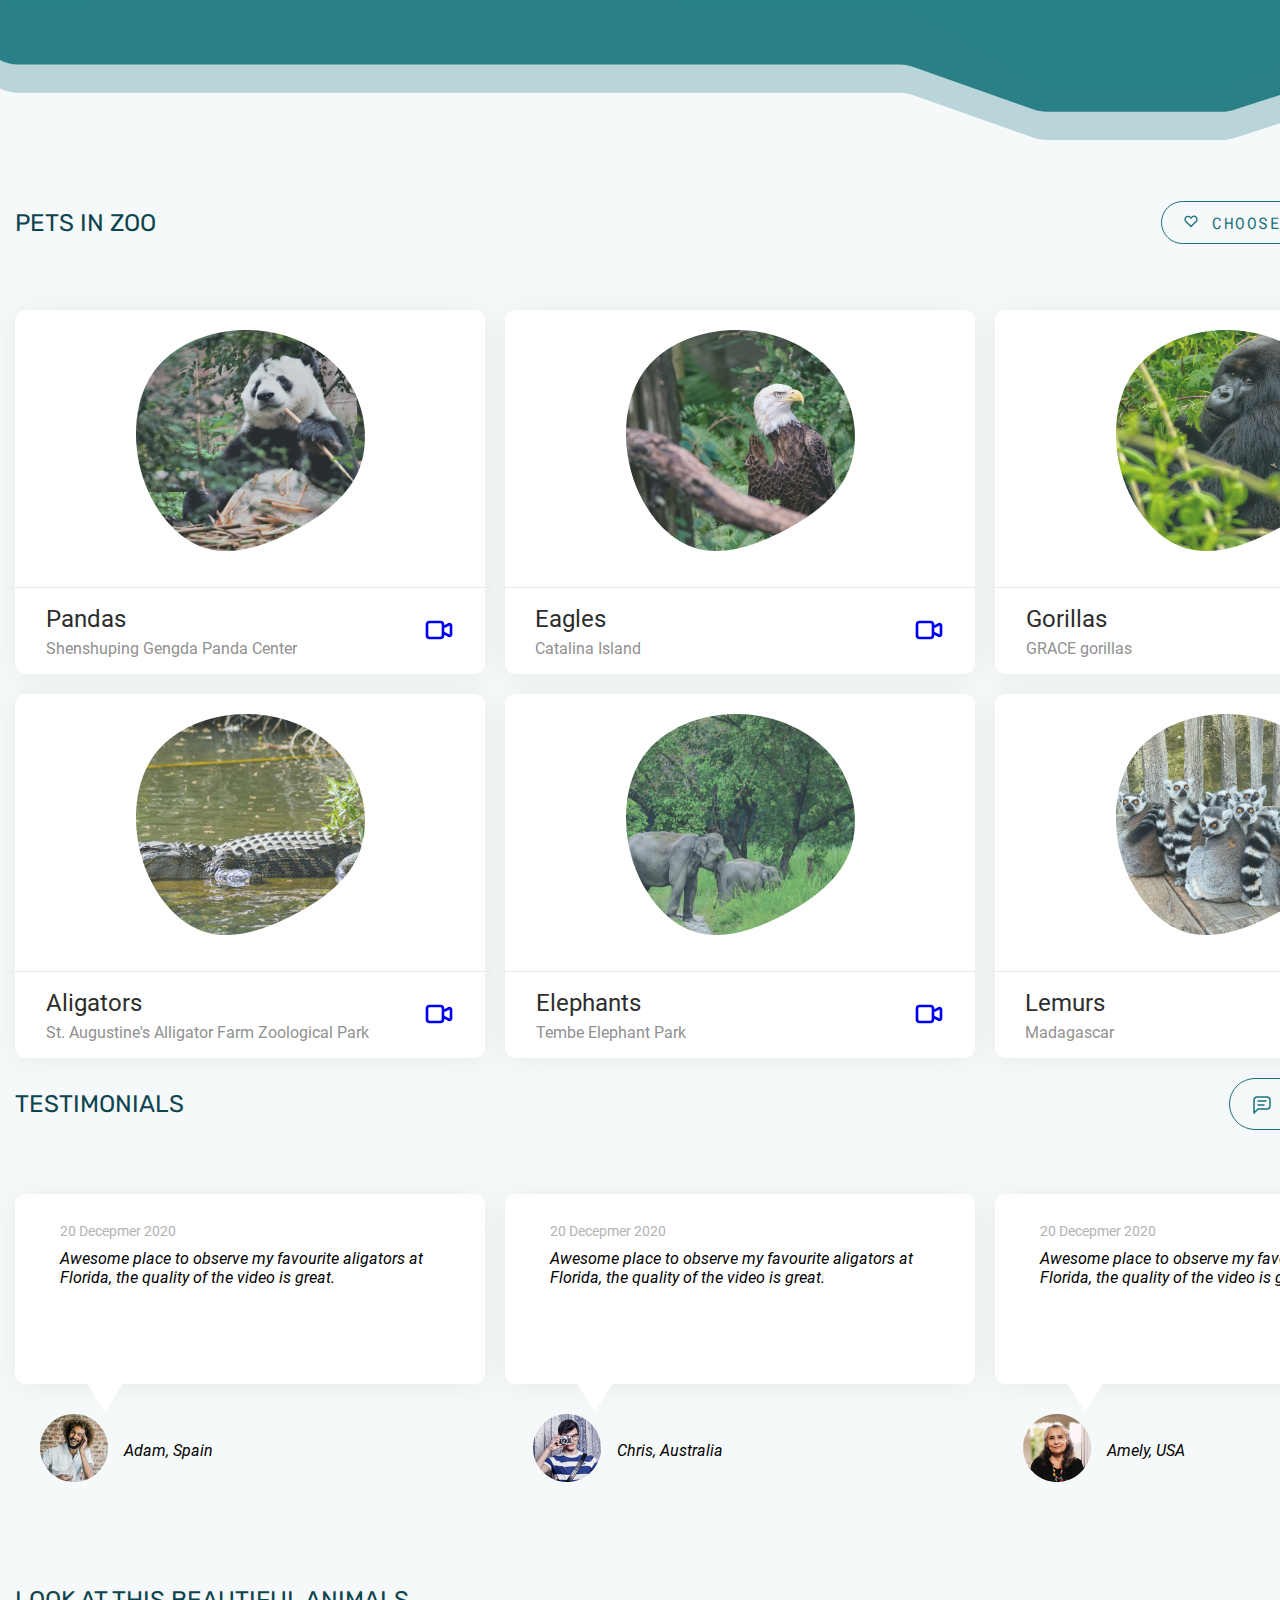
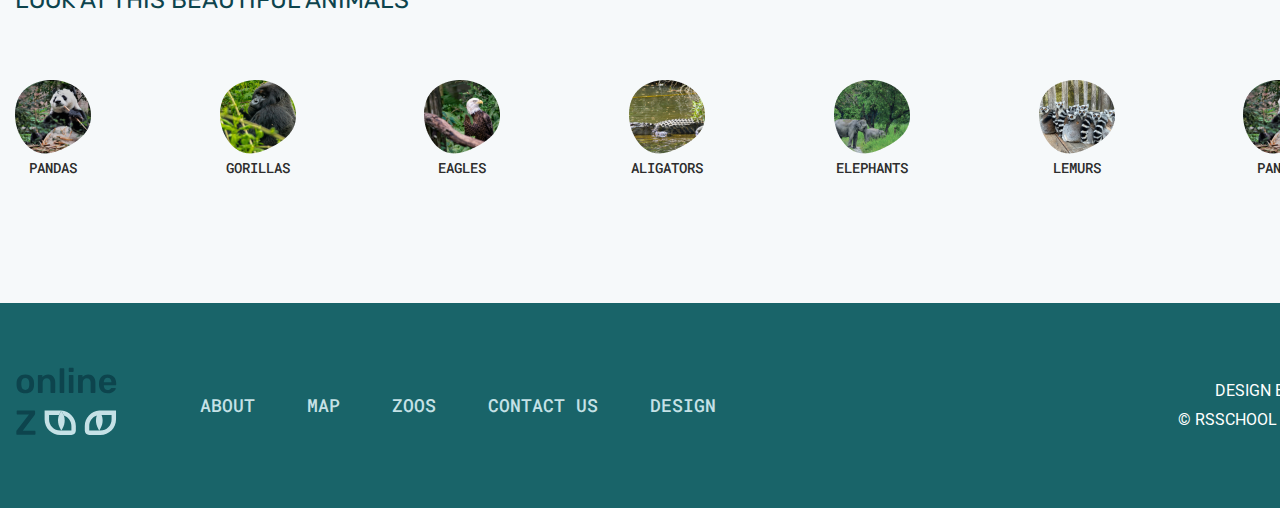
==== commit 677c3c37: "changing" ====
--- a/index.html
+++ b/index.html
@@ -242,7 +242,7 @@
             </div>
         </section>
 
-        <section>
+        <!-- <section>
             <div class="container">
                 <h3>Pay and feed</h3>
                 <a href="#">Donate to volunteers</a>
@@ -252,7 +252,7 @@
                     <li><p>Animals are healthy and happy</p></li>
                 </ul>
             </div>
-        </section>
+        </section> -->
 
         <section class="testimonials">
             <div class="container">
